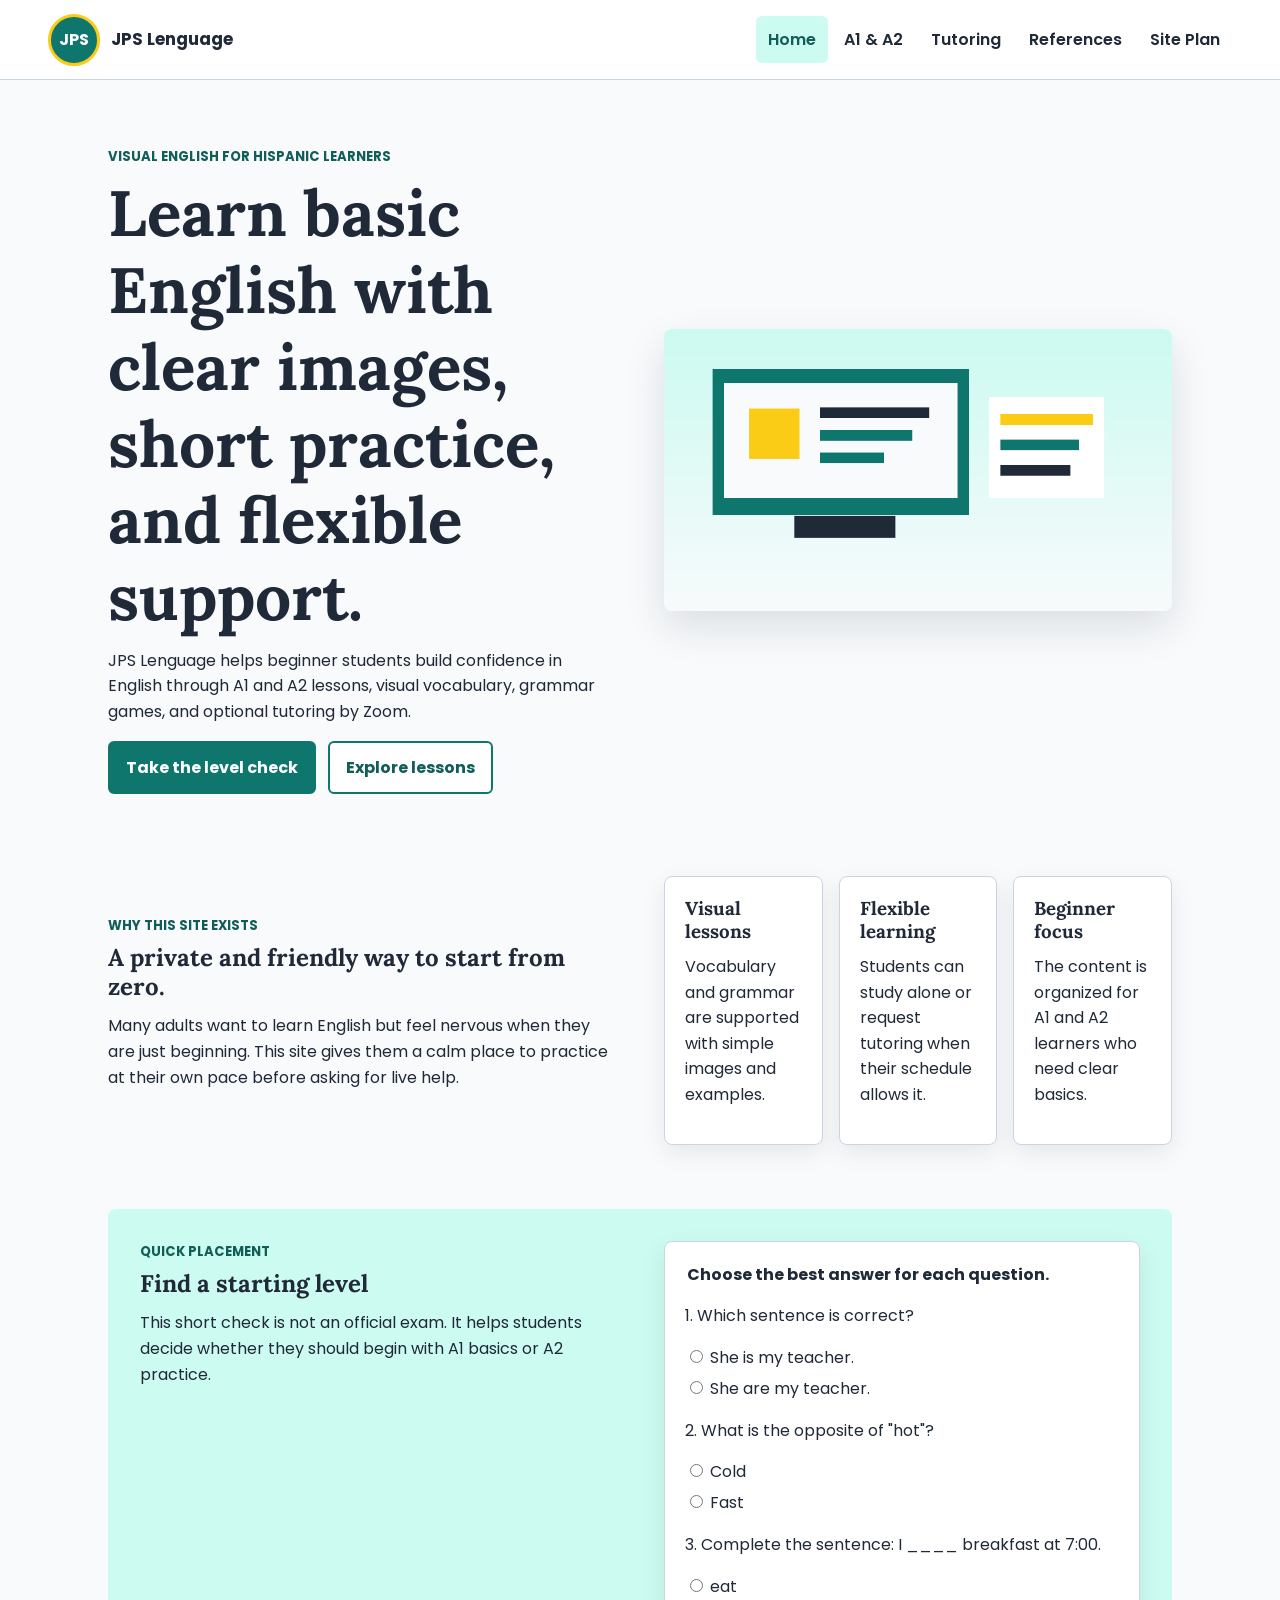
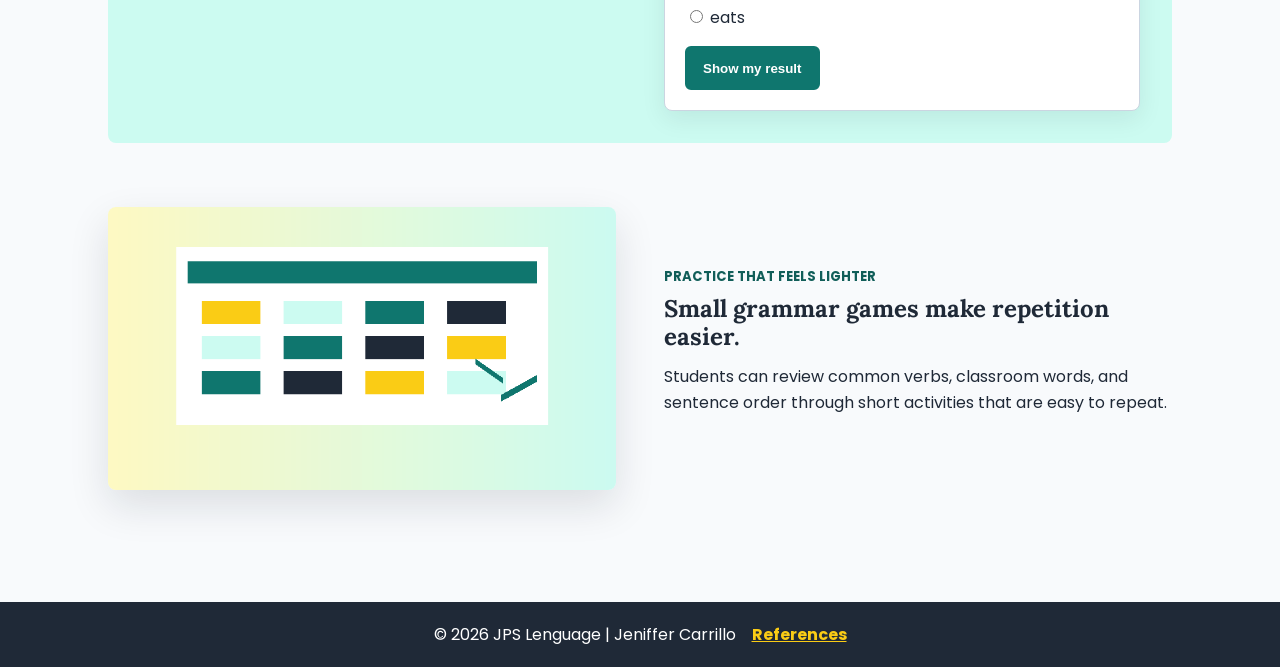
==== project/index.html @ e5b457e5 "final website" ====
<!DOCTYPE html>
<html lang="en">
<head>
  <meta charset="UTF-8">
  <meta name="viewport" content="width=device-width, initial-scale=1.0">
  <meta name="description" content="JPS Lenguage helps Hispanic adults learn basic English with visual lessons, A1 and A2 resources, grammar games, and tutoring.">
  <meta name="author" content="Jeniffer Carrillo">
  <title>JPS Lenguage | Visual English Learning</title>
  <link rel="preconnect" href="https://fonts.googleapis.com">
  <link rel="preconnect" href="https://fonts.gstatic.com" crossorigin>
  <link href="https://fonts.googleapis.com/css2?family=Lora:wght@600&amp;family=Poppins:wght@400;600;700&amp;display=swap" rel="stylesheet">
  <link rel="stylesheet" href="styles/styles.css">
  <script src="scripts/main.js" defer></script>
</head>
<body>
  <header class="site-header">
    <a class="brand" href="index.html">
      <span class="brand-mark">JPS</span>
      <span class="brand-text">JPS Lenguage</span>
    </a>
    <button class="menu-button" type="button" aria-expanded="false" aria-controls="primary-nav">Menu</button>
    <nav id="primary-nav" class="primary-nav">
      <a class="active" href="index.html">Home</a>
      <a href="levels.html">A1 &amp; A2</a>
      <a href="contact.html">Tutoring</a>
      <a href="references.html">References</a>
      <a href="siteplan.html">Site Plan</a>
    </nav>
  </header>

  <main>
    <section class="hero">
      <div class="hero-content">
        <p class="eyebrow">Visual English for Hispanic learners</p>
        <h1>Learn basic English with clear images, short practice, and flexible support.</h1>
        <p>
          JPS Lenguage helps beginner students build confidence in English
          through A1 and A2 lessons, visual vocabulary, grammar games, and
          optional tutoring by Zoom.
        </p>
        <div class="hero-actions">
          <a class="button primary" href="#level-check">Take the level check</a>
          <a class="button secondary" href="levels.html">Explore lessons</a>
        </div>
      </div>
      <img src="images/visual-study.png" alt="Illustration of visual English study materials on a computer screen" width="900" height="500">
    </section>

    <section class="section-grid" aria-labelledby="why-heading">
      <div>
        <p class="eyebrow">Why this site exists</p>
        <h2 id="why-heading">A private and friendly way to start from zero.</h2>
        <p>
          Many adults want to learn English but feel nervous when they are just
          beginning. This site gives them a calm place to practice at their own
          pace before asking for live help.
        </p>
      </div>
      <div class="feature-list">
        <article>
          <h3>Visual lessons</h3>
          <p>Vocabulary and grammar are supported with simple images and examples.</p>
        </article>
        <article>
          <h3>Flexible learning</h3>
          <p>Students can study alone or request tutoring when their schedule allows it.</p>
        </article>
        <article>
          <h3>Beginner focus</h3>
          <p>The content is organized for A1 and A2 learners who need clear basics.</p>
        </article>
      </div>
    </section>

    <section id="level-check" class="level-check" aria-labelledby="check-heading">
      <div>
        <p class="eyebrow">Quick placement</p>
        <h2 id="check-heading">Find a starting level</h2>
        <p>
          This short check is not an official exam. It helps students decide
          whether they should begin with A1 basics or A2 practice.
        </p>
      </div>
      <form id="placement-form" class="quiz-card">
        <fieldset>
          <legend>Choose the best answer for each question.</legend>
          <div class="question">
            <p>1. Which sentence is correct?</p>
            <label><input type="radio" name="q1" value="1" required> She is my teacher.</label>
            <label><input type="radio" name="q1" value="0"> She are my teacher.</label>
          </div>
          <div class="question">
            <p>2. What is the opposite of "hot"?</p>
            <label><input type="radio" name="q2" value="1" required> Cold</label>
            <label><input type="radio" name="q2" value="0"> Fast</label>
          </div>
          <div class="question">
            <p>3. Complete the sentence: I ____ breakfast at 7:00.</p>
            <label><input type="radio" name="q3" value="1" required> eat</label>
            <label><input type="radio" name="q3" value="0"> eats</label>
          </div>
          <button class="button primary" type="submit">Show my result</button>
        </fieldset>
      </form>
      <div id="placement-result" class="result-box" aria-live="polite"></div>
    </section>

    <section class="image-band">
      <img src="images/grammar-game.png" alt="Illustration of grammar practice tiles on a game board" width="900" height="500" loading="lazy">
      <div>
        <p class="eyebrow">Practice that feels lighter</p>
        <h2>Small grammar games make repetition easier.</h2>
        <p>
          Students can review common verbs, classroom words, and sentence order
          through short activities that are easy to repeat.
        </p>
      </div>
    </section>
  </main>

  <footer class="site-footer">
    <p>&copy; <span id="current-year"></span> JPS Lenguage | Jeniffer Carrillo</p>
    <a href="references.html">References</a>
  </footer>
</body>
</html>
---- project/styles/styles.css ----
:root {
  --teal: #0f766e;
  --teal-dark: #115e59;
  --mint: #ccfbf1;
  --yellow: #facc15;
  --cream: #f8fafc;
  --ink: #1f2937;
  --muted: #526070;
  --line: #cbd5e1;
  --white: #ffffff;
  --shadow: 0 16px 40px rgb(15 23 42 / 12%);
}

* {
  box-sizing: border-box;
}

body {
  margin: 0;
  background: var(--cream);
  color: var(--ink);
  font-family: "Poppins", Arial, sans-serif;
  line-height: 1.6;
}

img {
  display: block;
  max-width: 100%;
  height: auto;
}

a {
  color: var(--teal-dark);
}

h1,
h2,
h3 {
  margin: 0 0 0.75rem;
  font-family: "Lora", Georgia, serif;
  line-height: 1.2;
}

p {
  margin: 0 0 1rem;
}

.site-header {
  position: sticky;
  top: 0;
  z-index: 5;
  display: flex;
  align-items: center;
  justify-content: space-between;
  gap: 1rem;
  padding: 0.85rem clamp(1rem, 4vw, 3rem);
  background: var(--white);
  border-bottom: 1px solid var(--line);
}

.brand {
  display: inline-flex;
  align-items: center;
  gap: 0.7rem;
  color: var(--ink);
  font-weight: 700;
  text-decoration: none;
}

.brand-mark {
  display: grid;
  place-items: center;
  width: 52px;
  height: 52px;
  border: 3px solid var(--yellow);
  border-radius: 50%;
  background: var(--teal);
  color: var(--white);
}

.brand-text {
  font-size: 1.05rem;
}

.menu-button {
  display: none;
  min-height: 44px;
  padding: 0.55rem 0.8rem;
  border: 2px solid var(--teal);
  border-radius: 6px;
  background: var(--white);
  color: var(--teal-dark);
  font-weight: 700;
}

.primary-nav {
  display: flex;
  flex-wrap: wrap;
  justify-content: flex-end;
  gap: 0.25rem;
}

.primary-nav a {
  padding: 0.65rem 0.75rem;
  border-radius: 6px;
  color: var(--ink);
  font-weight: 600;
  text-decoration: none;
}

.primary-nav a:hover,
.primary-nav a.active {
  background: var(--mint);
  color: var(--teal-dark);
}

main {
  width: min(100%, 1160px);
  margin: 0 auto;
  padding: clamp(1rem, 4vw, 3rem);
}

.hero,
.image-band,
.contact-hero,
.section-grid,
.level-check,
.practice-panel,
.contact-grid {
  display: grid;
  grid-template-columns: repeat(2, minmax(0, 1fr));
  align-items: center;
  gap: clamp(1.25rem, 4vw, 3rem);
  margin-bottom: clamp(2rem, 5vw, 4rem);
}

.hero {
  min-height: 76vh;
}

.hero img,
.image-band img,
.contact-hero img {
  border-radius: 8px;
  box-shadow: var(--shadow);
}

.hero h1,
.page-title h1,
.contact-hero h1 {
  font-size: clamp(2rem, 5vw, 4rem);
}

.hero-content p,
.page-title p,
.contact-hero p {
  max-width: 68ch;
}

.eyebrow {
  margin-bottom: 0.5rem;
  color: var(--teal-dark);
  font-size: 0.82rem;
  font-weight: 700;
  text-transform: uppercase;
}

.hero-actions {
  display: flex;
  flex-wrap: wrap;
  gap: 0.75rem;
}

.button {
  display: inline-flex;
  align-items: center;
  justify-content: center;
  min-height: 44px;
  padding: 0.75rem 1rem;
  border: 2px solid var(--teal);
  border-radius: 6px;
  font-weight: 700;
  text-decoration: none;
  cursor: pointer;
}

.button.primary {
  background: var(--teal);
  color: var(--white);
}

.button.secondary {
  background: var(--white);
  color: var(--teal-dark);
}

.feature-list,
.levels-grid,
.resource-grid {
  display: grid;
  grid-template-columns: repeat(3, minmax(0, 1fr));
  gap: 1rem;
}

.feature-list article,
.level-card,
.resource-card,
.quiz-card,
.result-box,
.game-card,
.schedule-card,
.contact-form,
.reference-list {
  padding: 1.25rem;
  border: 1px solid var(--line);
  border-radius: 8px;
  background: var(--white);
  box-shadow: 0 8px 24px rgb(15 23 42 / 8%);
}

.level-check {
  align-items: start;
  padding: clamp(1.25rem, 4vw, 2rem);
  border-radius: 8px;
  background: var(--mint);
}

fieldset {
  margin: 0;
  padding: 0;
  border: 0;
}

legend {
  margin-bottom: 1rem;
  font-weight: 700;
}

.question {
  margin-bottom: 1rem;
}

.question label,
.option-list label {
  display: block;
  margin: 0.35rem 0;
}

.result-box:empty,
.saved-request:empty {
  display: none;
}

.result-box,
.feedback,
.saved-request {
  font-weight: 700;
}

.page-title {
  margin-bottom: 2rem;
  padding: clamp(1.25rem, 4vw, 2rem);
  border-left: 8px solid var(--yellow);
  background: var(--white);
}

.level-card {
  position: relative;
}

.level-badge {
  display: inline-grid;
  place-items: center;
  width: 58px;
  height: 58px;
  margin-bottom: 1rem;
  border-radius: 50%;
  background: var(--yellow);
  color: var(--ink);
  font-weight: 700;
}

.section-heading {
  margin-bottom: 1rem;
}

.resource-card {
  display: grid;
  gap: 0.75rem;
}

.resource-card p {
  color: var(--muted);
}

.resource-meta {
  color: var(--teal-dark);
  font-weight: 700;
}

.practice-panel {
  align-items: start;
  margin-top: 3rem;
  padding: clamp(1.25rem, 4vw, 2rem);
  border-radius: 8px;
  background: #fef9c3;
}

.game-card {
  min-height: 260px;
}

.option-list {
  display: grid;
  gap: 0.5rem;
  margin: 1rem 0;
}

.option-list button {
  width: 100%;
  min-height: 44px;
  border: 1px solid var(--line);
  border-radius: 6px;
  background: var(--white);
  color: var(--ink);
  font: inherit;
  text-align: left;
  cursor: pointer;
}

.option-list button:hover {
  border-color: var(--teal);
}

.contact-grid {
  align-items: start;
}

.contact-form {
  display: grid;
  gap: 0.75rem;
}

.contact-form input,
.contact-form select,
.contact-form textarea {
  width: 100%;
  min-height: 44px;
  padding: 0.7rem;
  border: 1px solid var(--line);
  border-radius: 6px;
  font: inherit;
}

.contact-form textarea {
  resize: vertical;
}

.reference-list li {
  margin-bottom: 0.65rem;
}

.site-footer {
  display: flex;
  flex-wrap: wrap;
  justify-content: center;
  gap: 1rem;
  padding: 1.25rem;
  background: var(--ink);
  color: var(--white);
  text-align: center;
}

.site-footer p {
  margin: 0;
}

.site-footer a {
  color: var(--yellow);
  font-weight: 700;
}

@media (max-width: 780px) {
  .site-header {
    align-items: flex-start;
  }

  .menu-button {
    display: inline-flex;
  }

  .primary-nav {
    display: none;
    width: 100%;
    flex-direction: column;
  }

  .primary-nav.open {
    display: flex;
  }

  .site-header {
    flex-wrap: wrap;
  }

  .hero,
  .image-band,
  .contact-hero,
  .section-grid,
  .level-check,
  .practice-panel,
  .contact-grid,
  .feature-list,
  .levels-grid,
  .resource-grid {
    grid-template-columns: 1fr;
  }

  .hero {
    min-height: auto;
  }
}
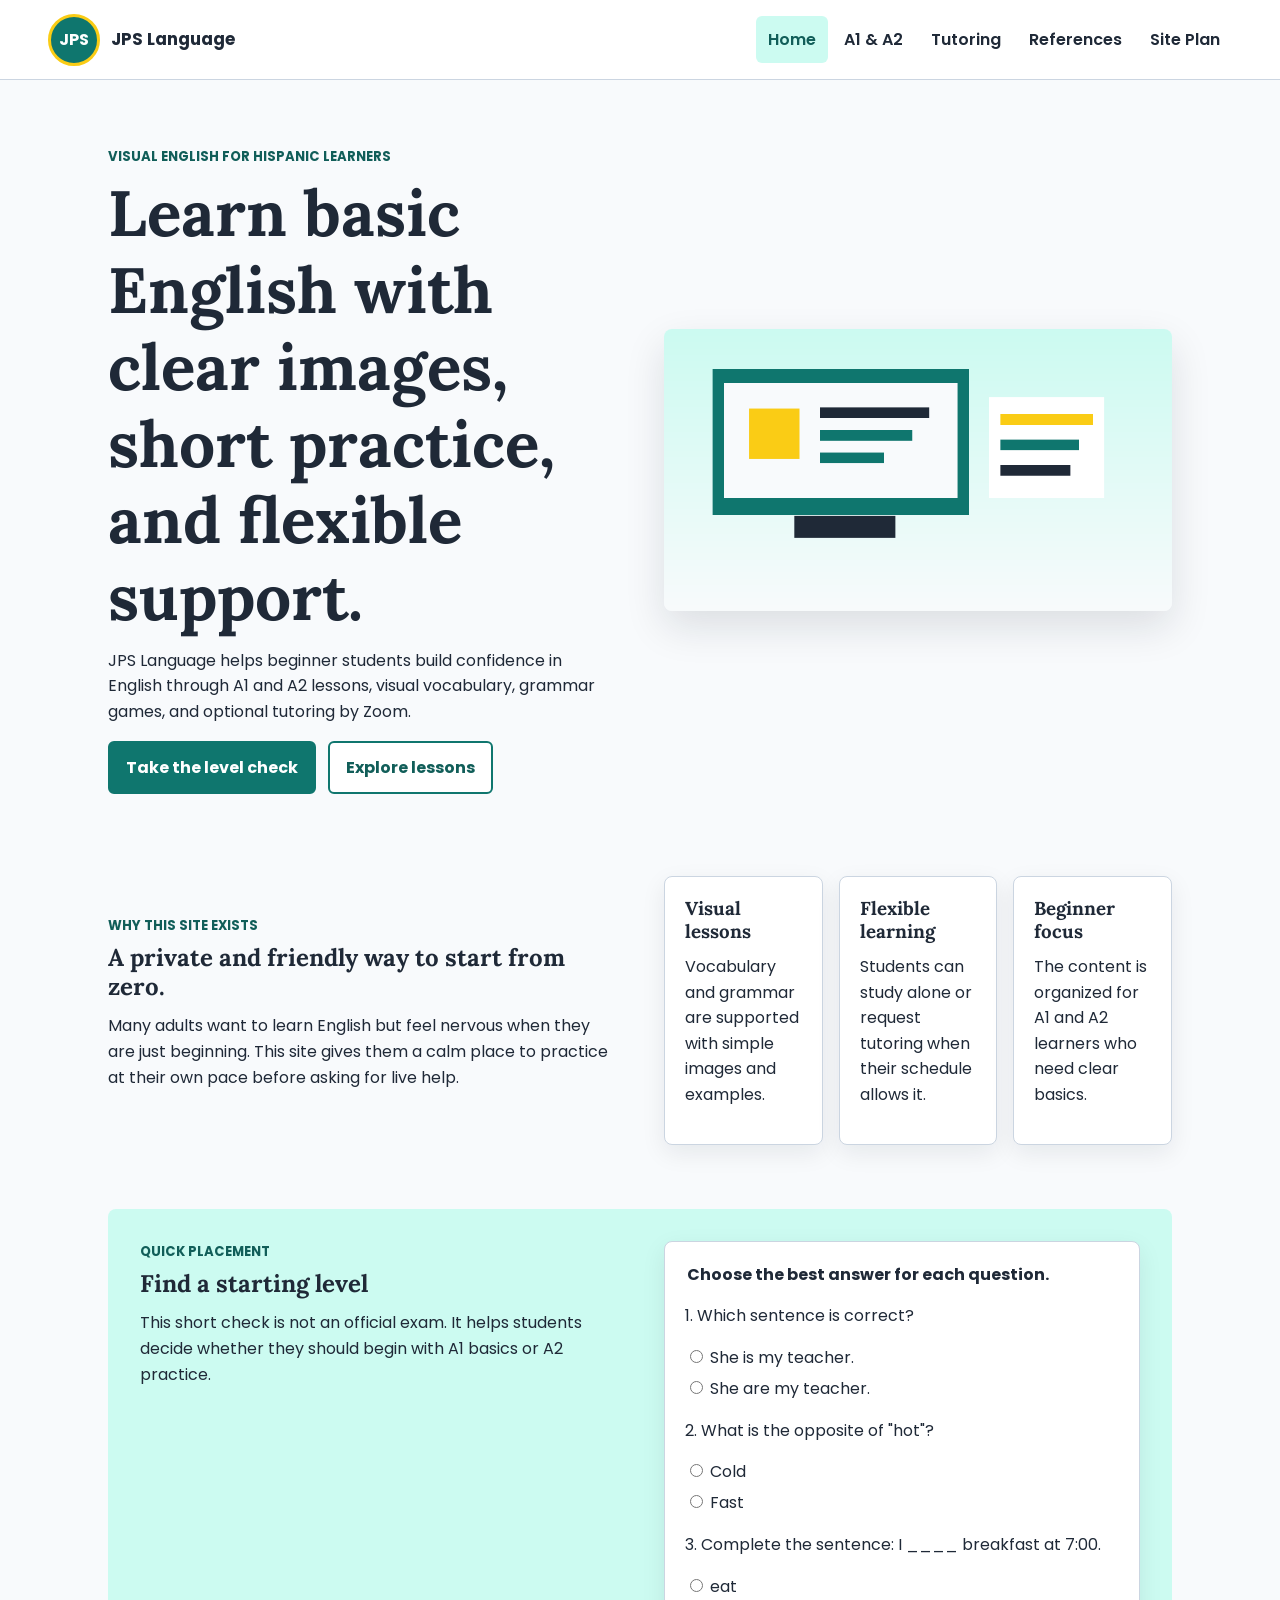
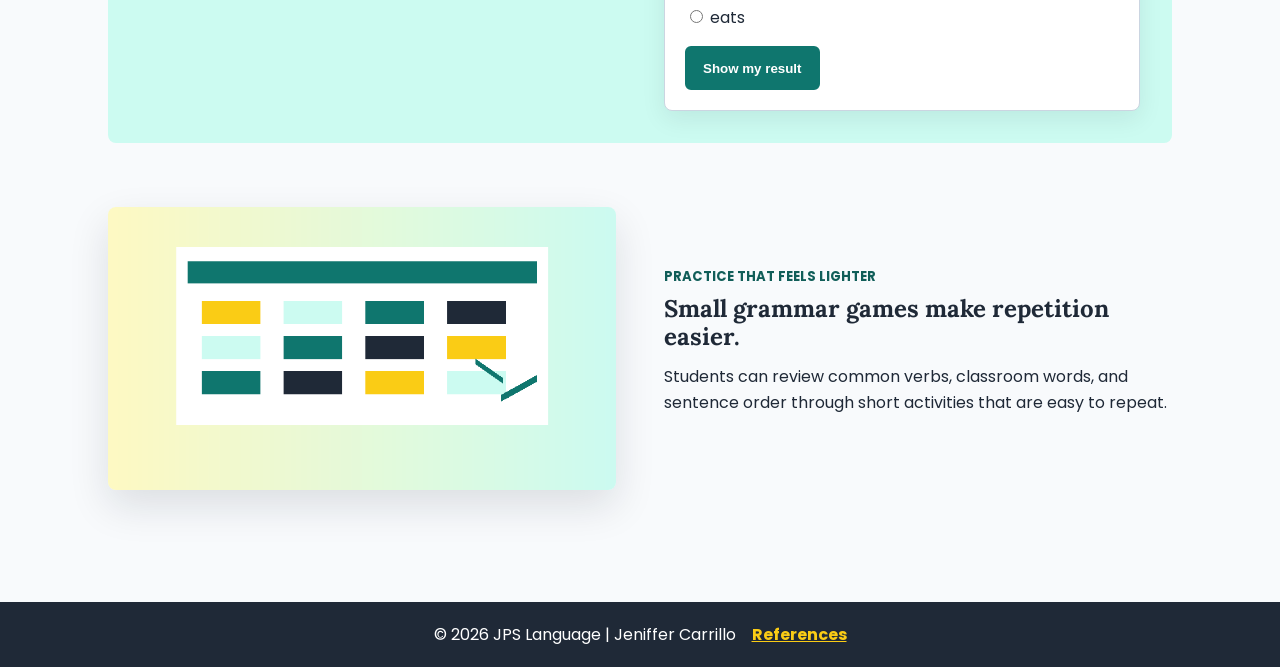
==== commit 74592ed0: "website final" ====
--- a/project/index.html
+++ b/project/index.html
@@ -3,12 +3,13 @@
 <head>
   <meta charset="UTF-8">
   <meta name="viewport" content="width=device-width, initial-scale=1.0">
-  <meta name="description" content="JPS Lenguage helps Hispanic adults learn basic English with visual lessons, A1 and A2 resources, grammar games, and tutoring.">
+  <meta name="description" content="JPS Language helps Hispanic adults learn basic English with visual lessons, A1 and A2 resources, grammar games, and tutoring.">
   <meta name="author" content="Jeniffer Carrillo">
-  <title>JPS Lenguage | Visual English Learning</title>
+  <title>JPS Language | Visual English Learning</title>
   <link rel="preconnect" href="https://fonts.googleapis.com">
   <link rel="preconnect" href="https://fonts.gstatic.com" crossorigin>
   <link href="https://fonts.googleapis.com/css2?family=Lora:wght@600&amp;family=Poppins:wght@400;600;700&amp;display=swap" rel="stylesheet">
+  <link rel="icon" href="images/favicon.png" type="image/png">
   <link rel="stylesheet" href="styles/styles.css">
   <script src="scripts/main.js" defer></script>
 </head>
@@ -16,7 +17,7 @@
   <header class="site-header">
     <a class="brand" href="index.html">
       <span class="brand-mark">JPS</span>
-      <span class="brand-text">JPS Lenguage</span>
+      <span class="brand-text">JPS Language</span>
     </a>
     <button class="menu-button" type="button" aria-expanded="false" aria-controls="primary-nav">Menu</button>
     <nav id="primary-nav" class="primary-nav">
@@ -34,7 +35,7 @@
         <p class="eyebrow">Visual English for Hispanic learners</p>
         <h1>Learn basic English with clear images, short practice, and flexible support.</h1>
         <p>
-          JPS Lenguage helps beginner students build confidence in English
+          JPS Language helps beginner students build confidence in English
           through A1 and A2 lessons, visual vocabulary, grammar games, and
           optional tutoring by Zoom.
         </p>
@@ -119,7 +120,7 @@
   </main>
 
   <footer class="site-footer">
-    <p>&copy; <span id="current-year"></span> JPS Lenguage | Jeniffer Carrillo</p>
+    <p>&copy; <span id="current-year"></span> JPS Language | Jeniffer Carrillo</p>
     <a href="references.html">References</a>
   </footer>
 </body>
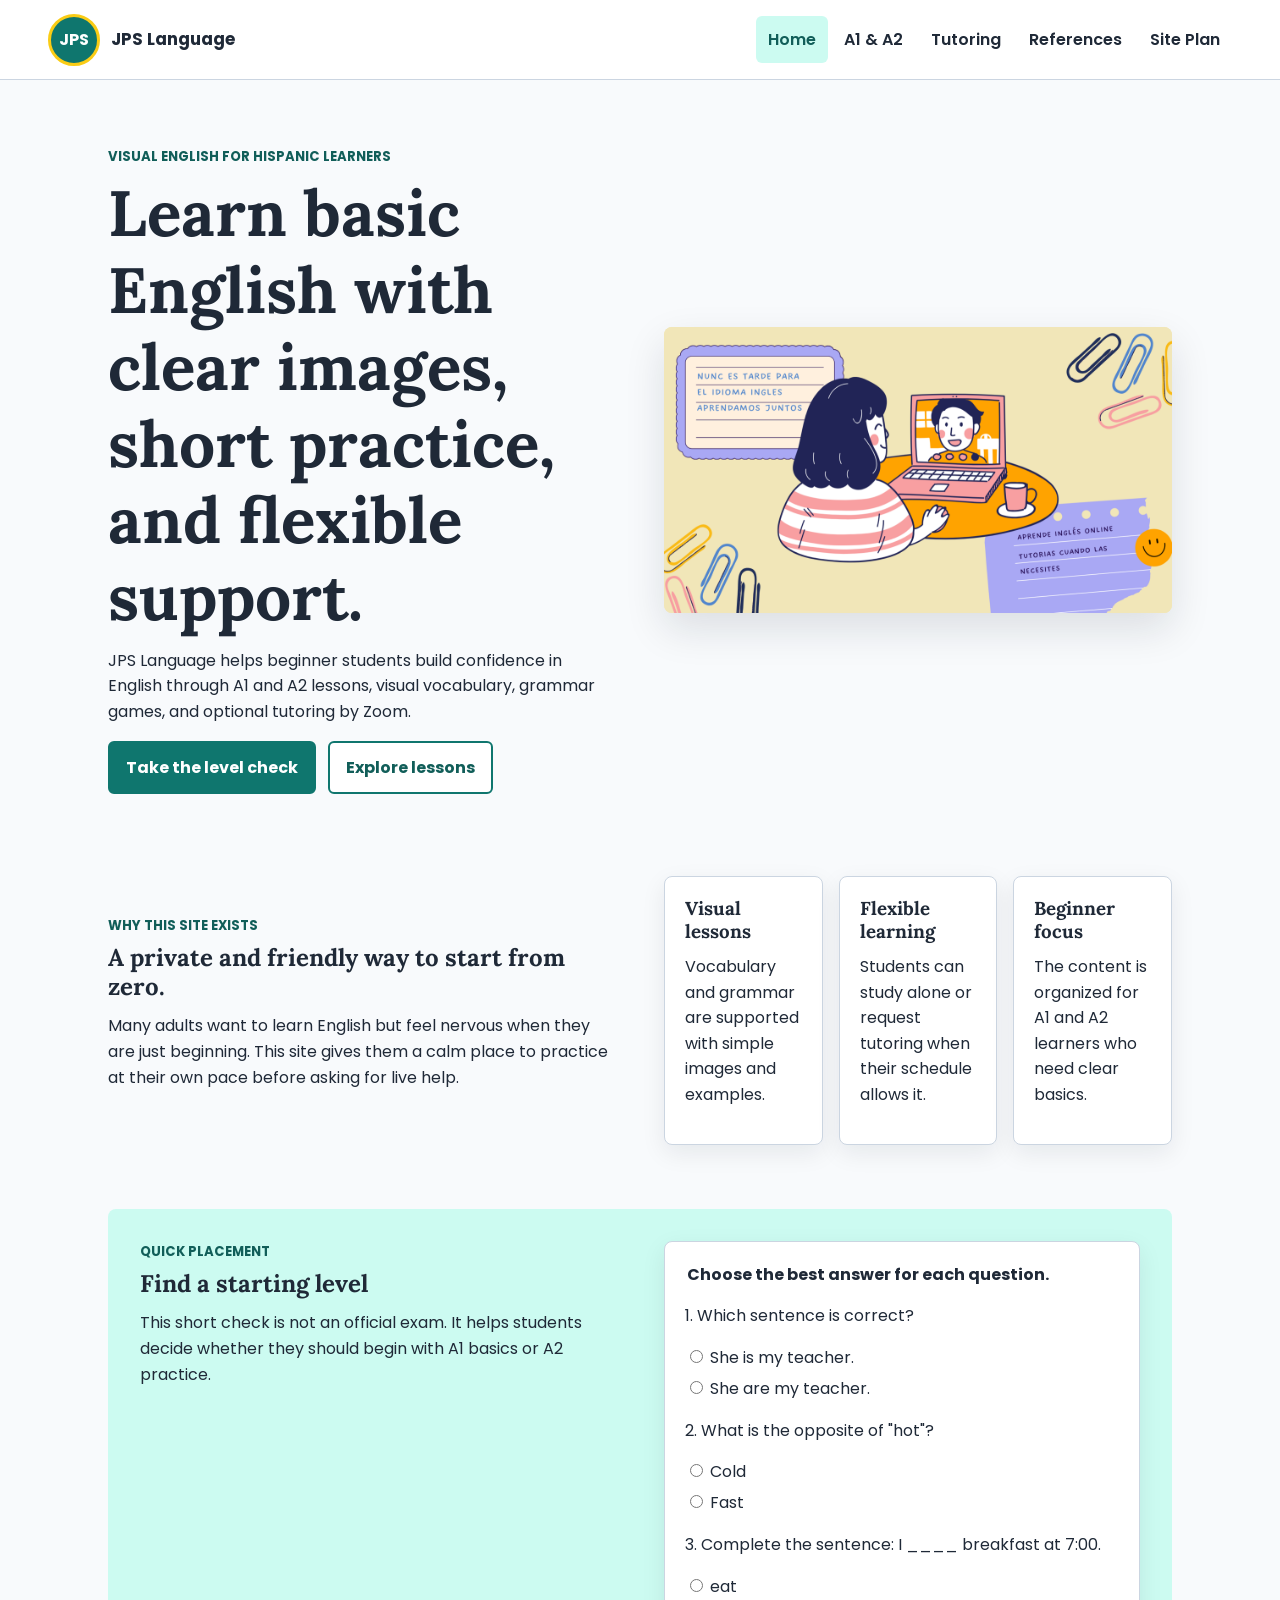
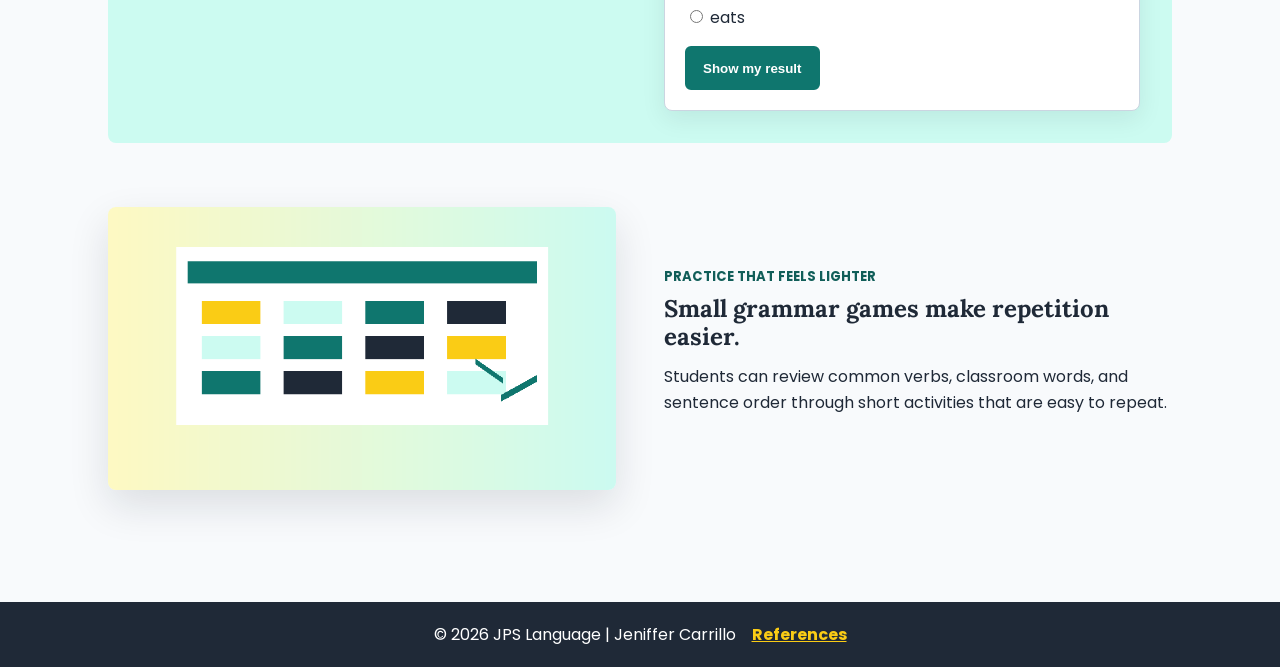
==== commit 5c316891: "home image" ====
--- a/project/index.html
+++ b/project/index.html
@@ -44,7 +44,7 @@
           <a class="button secondary" href="levels.html">Explore lessons</a>
         </div>
       </div>
-      <img src="images/visual-study.png" alt="Illustration of visual English study materials on a computer screen" width="900" height="500">
+      <img class="hero-image" src="images/canva-english-home.png" alt="Spanish Canva design showing an online English class with a student, tutor, and study notes" width="1200" height="676">
     </section>
 
     <section class="section-grid" aria-labelledby="why-heading">
--- a/project/styles/styles.css
+++ b/project/styles/styles.css
@@ -143,6 +143,13 @@
 .contact-hero img {
   border-radius: 8px;
   box-shadow: var(--shadow);
+}
+
+.hero-image {
+  width: 100%;
+  aspect-ratio: 1200 / 676;
+  object-fit: contain;
+  background: #f3e9b8;
 }
 
 .hero h1,
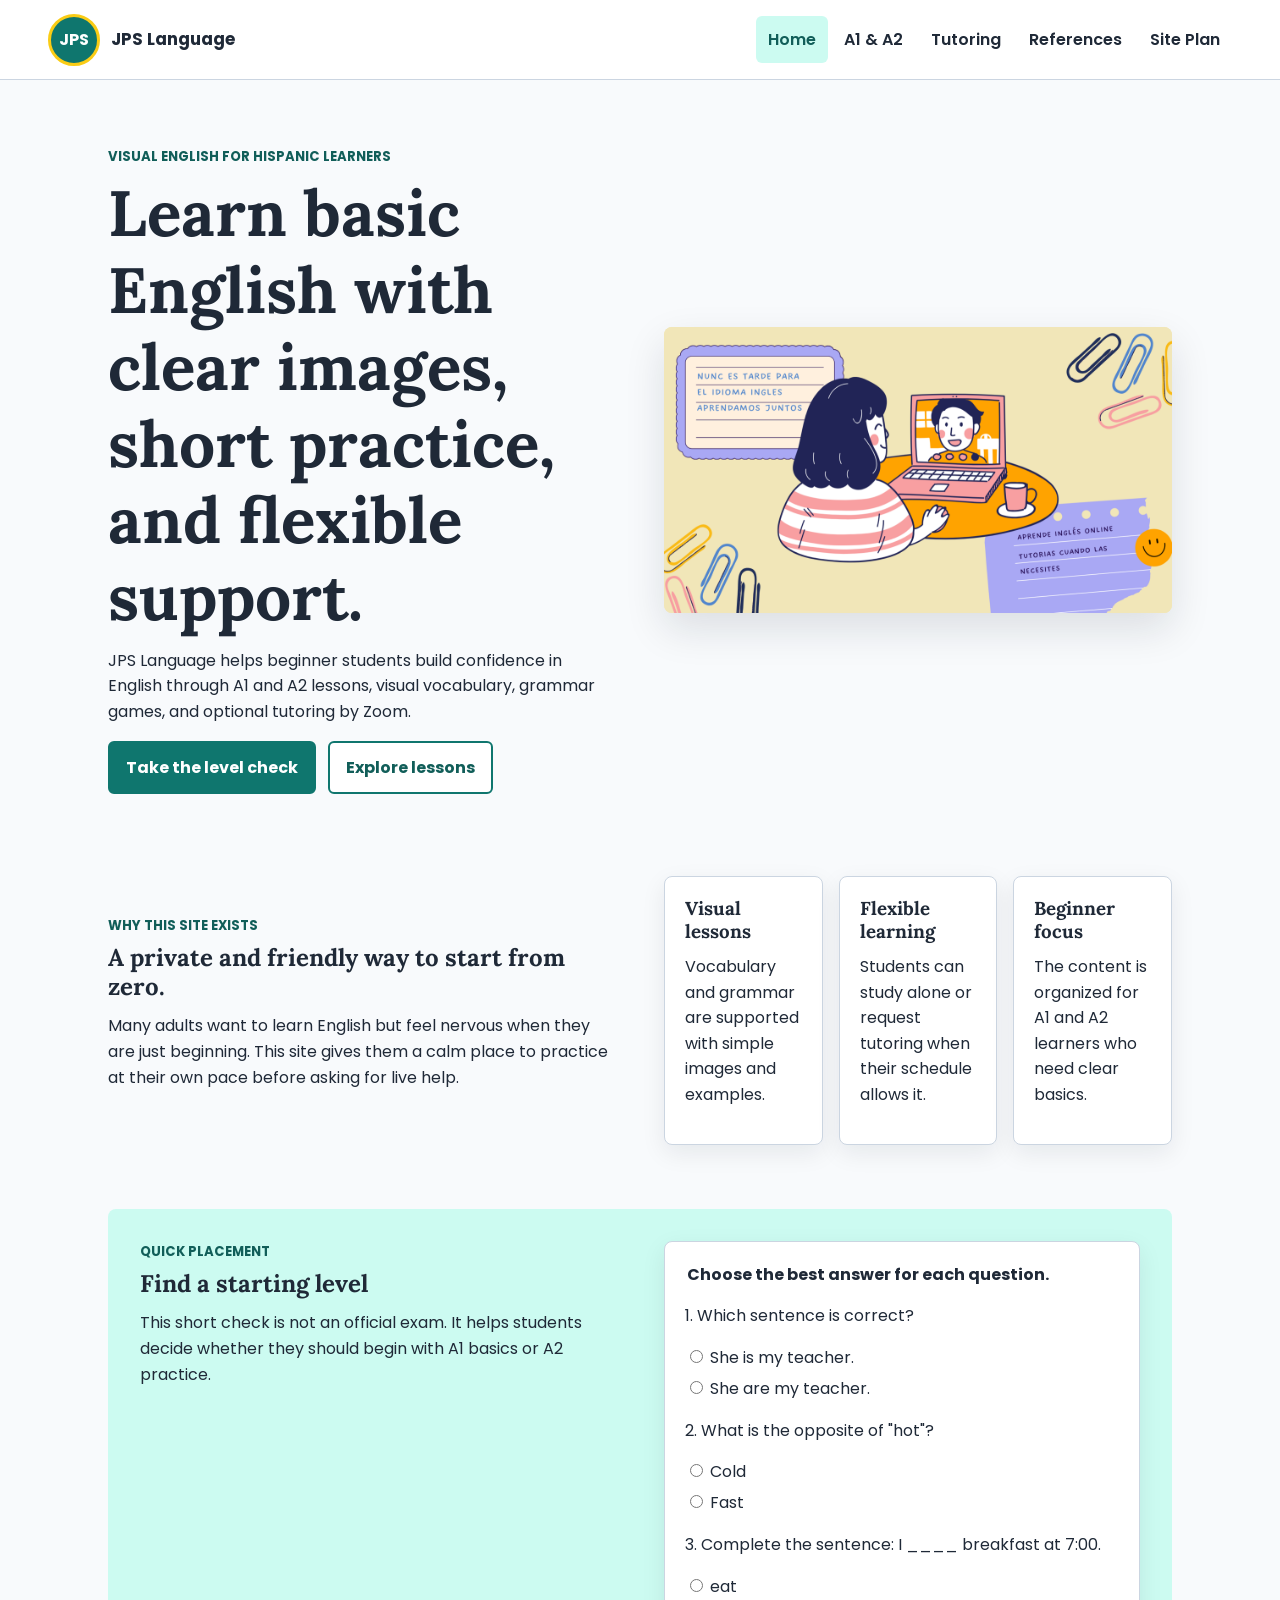
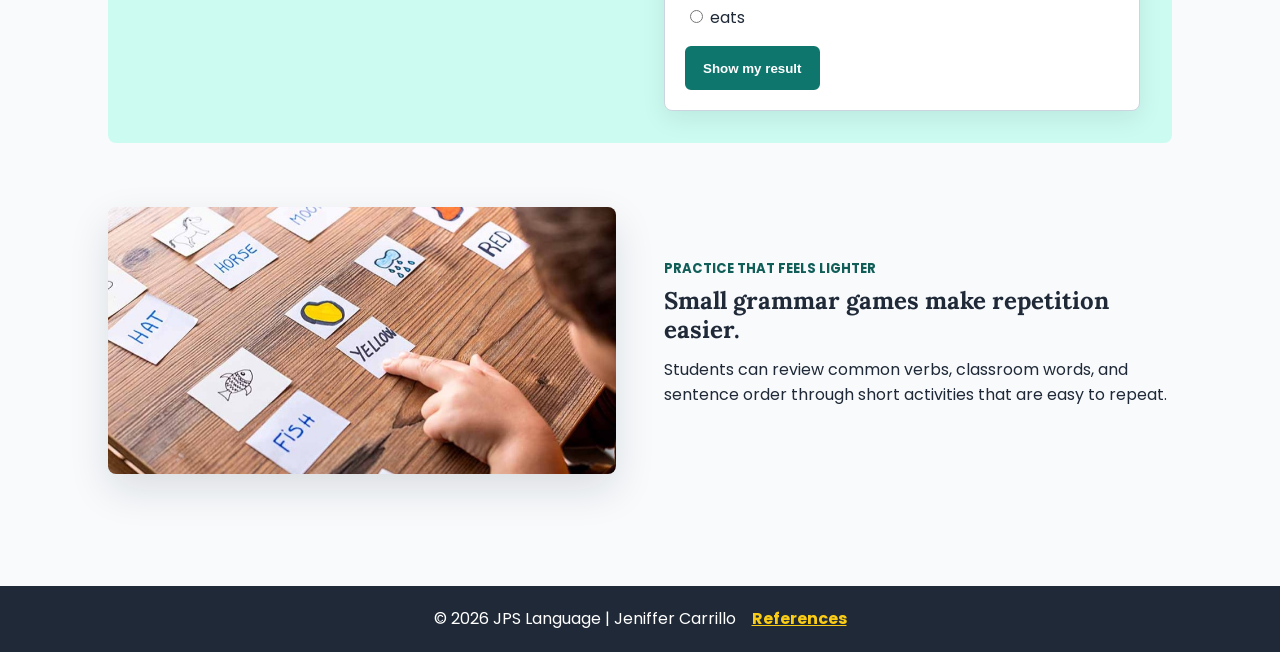
==== commit 37383cfd: "grammar image" ====
--- a/project/index.html
+++ b/project/index.html
@@ -107,7 +107,7 @@
     </section>
 
     <section class="image-band">
-      <img src="images/grammar-game.png" alt="Illustration of grammar practice tiles on a game board" width="900" height="500" loading="lazy">
+      <img src="images/grammar-cards.jpg" alt="English vocabulary cards on a wooden table used for a visual learning game" width="900" height="473" loading="lazy">
       <div>
         <p class="eyebrow">Practice that feels lighter</p>
         <h2>Small grammar games make repetition easier.</h2>
